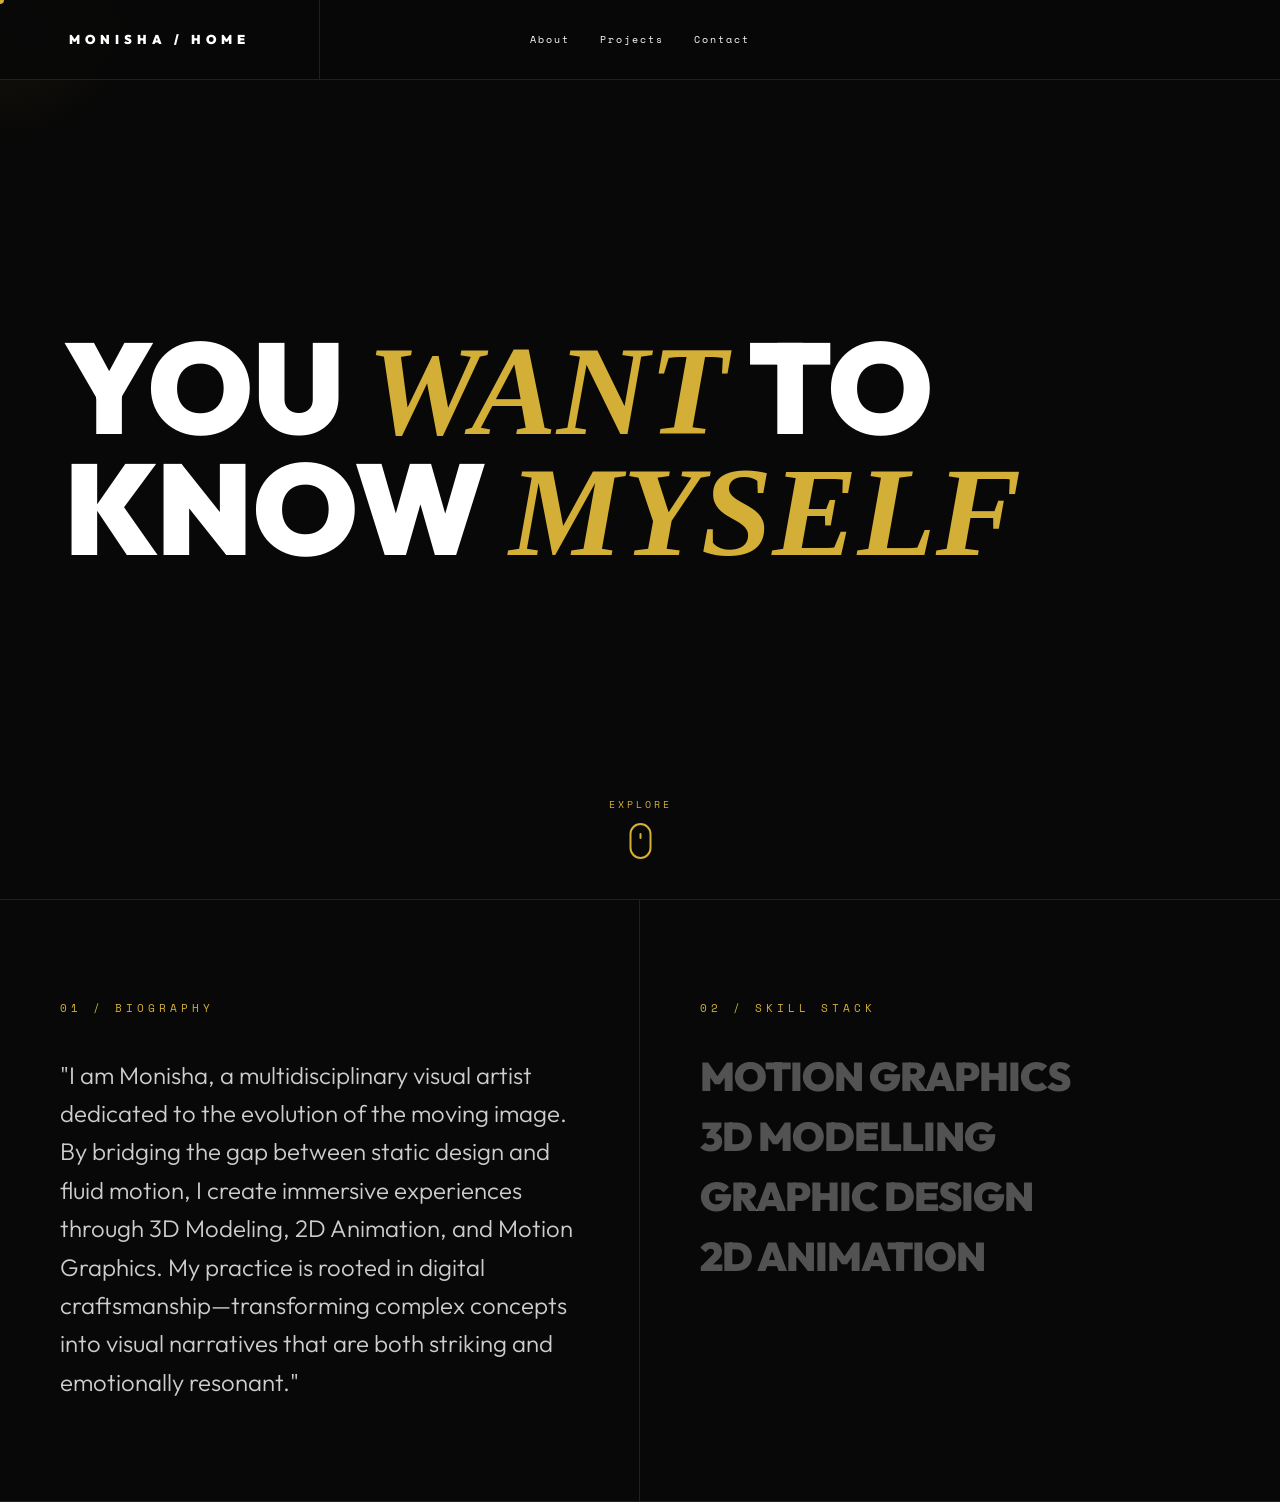
==== About/index.html @ 7245f934 "portfolio" ====
<!DOCTYPE html>
<html lang="en">

<head>
    <meta charset="UTF-8">
    <meta name="viewport" content="width=device-width, initial-scale=1.0">
    <title>MONISHA | Portfolio</title>
    <link
        href="https://fonts.googleapis.com/css2?family=Cormorant+Garamond:ital,wght@1,600&family=Outfit:wght@100;400;900&family=Space+Mono&display=swap"
        rel="stylesheet">

    <style>
        :root {
            --bg: #080808;
            --accent: #d4af37;
            --text: #ffffff;
            --border: rgba(212, 175, 55, 0.15);
        }

        * {
            margin: 0;
            padding: 0;
            box-sizing: border-box;
            cursor: none;
        }

        html {
            scroll-behavior: smooth;
        }

        body {
            background-color: var(--bg);
            color: var(--text);
            font-family: 'Outfit', sans-serif;
            line-height: 1.4;
            overflow-x: hidden;
        }

        /* --- THE SEARCHLIGHT CURSOR --- */
        #cursor {
            position: fixed;
            width: 300px;
            height: 300px;
            background: radial-gradient(circle, rgba(212, 175, 55, 0.08) 0%, transparent 70%);
            border-radius: 50%;
            pointer-events: none;
            z-index: 1;
            transform: translate(-50%, -50%);
            transition: transform 0.1s ease-out;
        }

        #cursor-point {
            position: fixed;
            width: 8px;
            height: 8px;
            background: var(--accent);
            border-radius: 50%;
            pointer-events: none;
            z-index: 10001;
            transform: translate(-50%, -50%);
            transition: transform 0.2s ease;
        }

        /* --- BRUTALIST GRID NAVIGATION --- */
        nav {
            position: fixed;
            width: 100%;
            height: 80px;
            display: grid;
            grid-template-columns: 1fr 2fr 1fr;
            border-bottom: 1px solid var(--border);
            background: rgba(8, 8, 8, 0.9);
            backdrop-filter: blur(10px);
            z-index: 1000;
        }

        .nav-box {
            display: flex;
            align-items: center;
            justify-content: center;
            border-right: 1px solid var(--border);
        }

        .nav-box:last-child {
            border-right: none;
        }

        .nav-logo {
            font-weight: 900;
            letter-spacing: 5px;
            font-size: 0.8rem;
            text-decoration: none;
            color: var(--text);
        }

        .nav-links a {
            text-decoration: none;
            color: var(--text);
            font-family: 'Space Mono';
            font-size: 0.65rem;
            margin: 0 15px;
            letter-spacing: 2px;
            transition: color 0.3s ease;
        }

        .nav-links a:hover {
            color: var(--accent);
        }

        /* --- HERO --- */
        header {
            height: 100vh;
            display: flex;
            align-items: center;
            border-bottom: 1px solid var(--border);
            padding: 0 5%;
            position: relative;
        }

        .hero-title {
            font-size: clamp(3rem, 10vw, 8rem);
            font-weight: 900;
            line-height: 0.9;
            text-transform: uppercase;
        }

        .hero-title i {
            font-family: 'Cormorant+Garamond', serif;
            font-weight: 600;
            color: var(--accent);
        }

        /* --- CSS MOUSE SCROLL INDICATOR --- */
        .scroll-indicator {
            position: absolute;
            bottom: 40px;
            left: 50%;
            transform: translateX(-50%);
            display: flex;
            flex-direction: column;
            align-items: center;
            text-decoration: none;
            transition: opacity 0.5s ease, transform 0.5s ease;
            z-index: 10;
            animation: bounce 2s infinite;
        }

        .scroll-text {
            font-family: 'Space Mono';
            font-size: 0.6rem;
            color: var(--accent);
            letter-spacing: 3px;
            text-transform: uppercase;
            margin-bottom: 12px;
        }

        .mouse-icon {
            width: 22px;
            height: 36px;
            border: 2px solid var(--accent);
            border-radius: 12px;
            display: flex;
            justify-content: center;
        }

        .wheel {
            width: 2px;
            height: 6px;
            background-color: var(--accent);
            border-radius: 2px;
            margin-top: 8px;
            animation: scroll-wheel 2s infinite;
        }

        @keyframes scroll-wheel {
            0% {
                opacity: 1;
                transform: translateY(0);
            }

            100% {
                opacity: 0;
                transform: translateY(14px);
            }
        }

        @keyframes bounce {

            0%,
            20%,
            50%,
            80%,
            100% {
                transform: translateX(-50%) translateY(0);
            }

            40% {
                transform: translateX(-50%) translateY(-10px);
            }

            60% {
                transform: translateX(-50%) translateY(-5px);
            }
        }

        /* --- ABOUT & SKILLS GRID --- */
        .about-grid {
            display: grid;
            grid-template-columns: 1fr 1fr;
            border-bottom: 1px solid var(--border);
            background: var(--bg);
        }

        .content-block {
            padding: 100px 60px;
            border-right: 1px solid var(--border);
            opacity: 0;
            transform: translateY(40px);
            transition: all 1s cubic-bezier(0.215, 0.61, 0.355, 1);
        }

        .content-block:last-child {
            border-right: none;
        }

        .content-block.reveal {
            opacity: 1;
            transform: translateY(0);
        }

        .label {
            font-family: 'Space Mono';
            font-size: 0.7rem;
            color: var(--accent);
            text-transform: uppercase;
            letter-spacing: 4px;
            display: block;
            margin-bottom: 40px;
        }

        .biography p {
            font-size: clamp(1.1rem, 2vw, 1.5rem);
            font-weight: 300;
            line-height: 1.6;
            color: rgba(255, 255, 255, 0.8);
        }

        .skill-list {
            display: flex;
            flex-direction: column;
            gap: 20px;
        }

        .skill-item {
            font-size: clamp(1.5rem, 4vw, 2.5rem);
            font-weight: 900;
            text-transform: uppercase;
            letter-spacing: -1px;
            line-height: 1;
            transition: all 0.4s ease;
            color: rgba(255, 255, 255, 0.3);
        }

        .skill-item:hover {
            color: var(--accent);
            transform: translateX(20px);
        }

        /* --- CONTACT SECTION --- */
        .contact-section {
            display: grid;
            grid-template-columns: 1fr 1fr;
            min-height: 400px;
            border-bottom: 1px solid var(--border);
        }

        .contact-box {
            padding: 60px;
            border-right: 1px solid var(--border);
            display: flex;
            flex-direction: column;
            justify-content: space-between;
        }

        .contact-box:last-child {
            border-right: none;
        }

        /* --- MOBILE RESPONSIVENESS --- */
        @media (max-width: 768px) {

            .about-grid,
            .contact-section,
            nav {
                grid-template-columns: 1fr;
            }

            .nav-box {
                border-right: none;
                border-bottom: 1px solid var(--border);
            }

            .content-block {
                border-right: none;
                border-bottom: 1px solid var(--border);
                padding: 60px 30px;
            }

            header {
                height: auto;
                padding: 200px 5% 150px 5%;
            }

            #cursor,
            #cursor-point {
                display: none;
            }

            * {
                cursor: auto !important;
            }
        }
    </style>
</head>

<body id="home">

    <div id="cursor"></div>
    <div id="cursor-point"></div>

    <nav>
        <div class="nav-box">
            <a href="../Index.html" class="nav-logo">MONISHA / HOME </a>
        </div>
        <div class="nav-box nav-links">
            <a href="../About/index.html">About</a>
            <a href="../Project/index.html">Projects</a>
            <a href="../Contact/index.html">Contact</a>
        </div>
    </nav>

    <header>
        <h1 class="hero-title">YOU <i>WANT</i> TO KNOW <i>MYSELF</i></h1>

        <a href="#about" class="scroll-indicator" id="scrollIndicator">
            <span class="scroll-text">Explore</span>
            <div class="mouse-icon">
                <div class="wheel"></div>
            </div>
        </a>
    </header>

    <section id="about" class="about-grid">
        <div class="content-block">
            <span class="label">01 / Biography</span>
            <div class="biography">
                <p>"I am Monisha, a multidisciplinary visual artist dedicated to the evolution of the moving image. By
                    bridging the gap between static design and fluid motion, I create immersive experiences through 3D
                    Modeling, 2D Animation, and Motion Graphics. My practice is rooted in digital
                    craftsmanship—transforming complex concepts into visual narratives that are both striking and
                    emotionally resonant."</p>
            </div>
        </div>
        <div class="content-block">
            <span class="label">02 / Skill Stack</span>
            <div class="skill-list">
                <div class="skill-item">Motion Graphics</div>
                <div class="skill-item">3D Modelling</div>
                <div class="skill-item">Graphic Design</div>
                <div class="skill-item">2D Animation</div>
            </div>
        </div>
    </section>

    <script>
        const cursor = document.getElementById('cursor');
        const point = document.getElementById('cursor-point');
        const scrollIndicator = document.getElementById('scrollIndicator');

        // Custom Cursor Logic
        document.addEventListener('mousemove', (e) => {
            const { clientX: x, clientY: y } = e;
            cursor.style.left = x + 'px';
            cursor.style.top = y + 'px';
            point.style.left = x + 'px';
            point.style.top = y + 'px';
        });

        // Hide Scroll Indicator on Scroll
        window.addEventListener('scroll', () => {
            if (window.scrollY > 50) {
                scrollIndicator.style.opacity = '0';
                scrollIndicator.style.pointerEvents = 'none';
            } else {
                scrollIndicator.style.opacity = '1';
                scrollIndicator.style.pointerEvents = 'all';
            }
        });

        // Intersection Observer for Scroll Reveal
        const observerOptions = {
            threshold: 0.15,
            rootMargin: "0px 0px -50px 0px"
        };

        const observer = new IntersectionObserver((entries) => {
            entries.forEach(entry => {
                if (entry.isIntersecting) {
                    entry.target.classList.add('reveal');
                }
            });
        }, observerOptions);

        document.querySelectorAll('.content-block').forEach(block => {
            observer.observe(block);
        });

        // Cursor Hover States
        const hoverables = document.querySelectorAll('a, .skill-item');
        hoverables.forEach(item => {
            item.addEventListener('mouseenter', () => {
                point.style.transform = 'translate(-50%, -50%) scale(4)';
                point.style.background = 'transparent';
                point.style.border = '1px solid #d4af37';
            });
            item.addEventListener('mouseleave', () => {
                point.style.transform = 'translate(-50%, -50%) scale(1)';
                point.style.background = '#d4af37';
                point.style.border = 'none';
            });
        });
    </script>
</body>

</html>
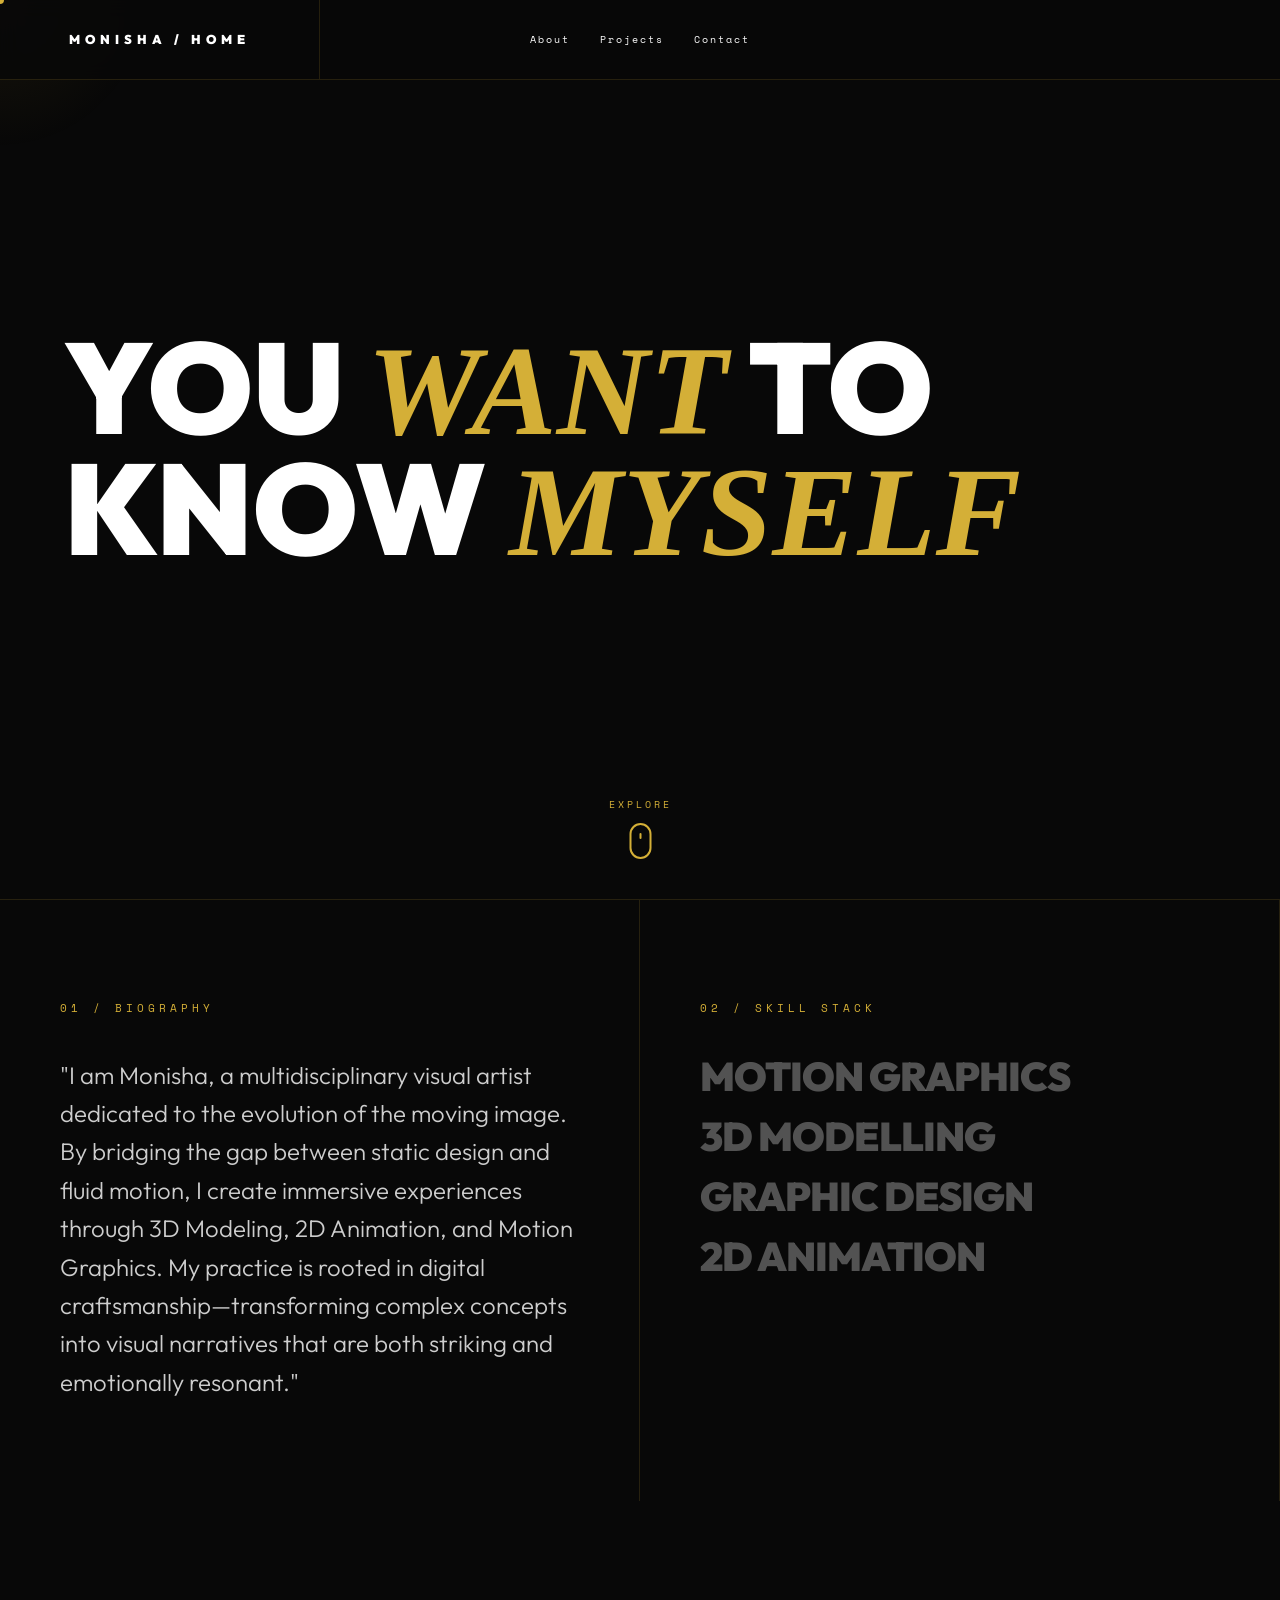
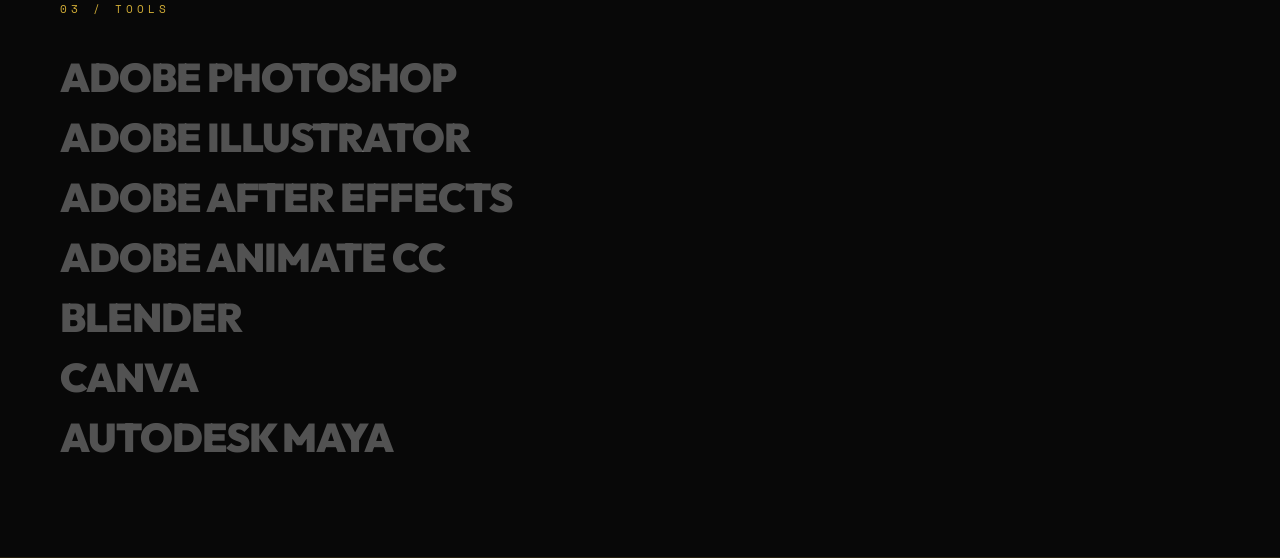
==== commit 1a391ca2: "logo" ====
--- a/About/index.html
+++ b/About/index.html
@@ -370,6 +370,19 @@
                 <div class="skill-item">2D Animation</div>
             </div>
         </div>
+        <div class="content-block">
+            <span class="label">03 / Tools</span>
+            <div class="skill-list">
+                <div class="skill-item">Adobe Photoshop</div>
+                <div class="skill-item">Adobe Illustrator</div>
+                <div class="skill-item">Adobe After Effects</div>
+                <div class="skill-item">Adobe Animate CC</div>
+                <div class="skill-item">Blender</div>
+                <div class="skill-item">Canva</div>
+                <div class="skill-item">Autodesk Maya</div>
+
+            </div>
+        </div>
     </section>
 
     <script>
